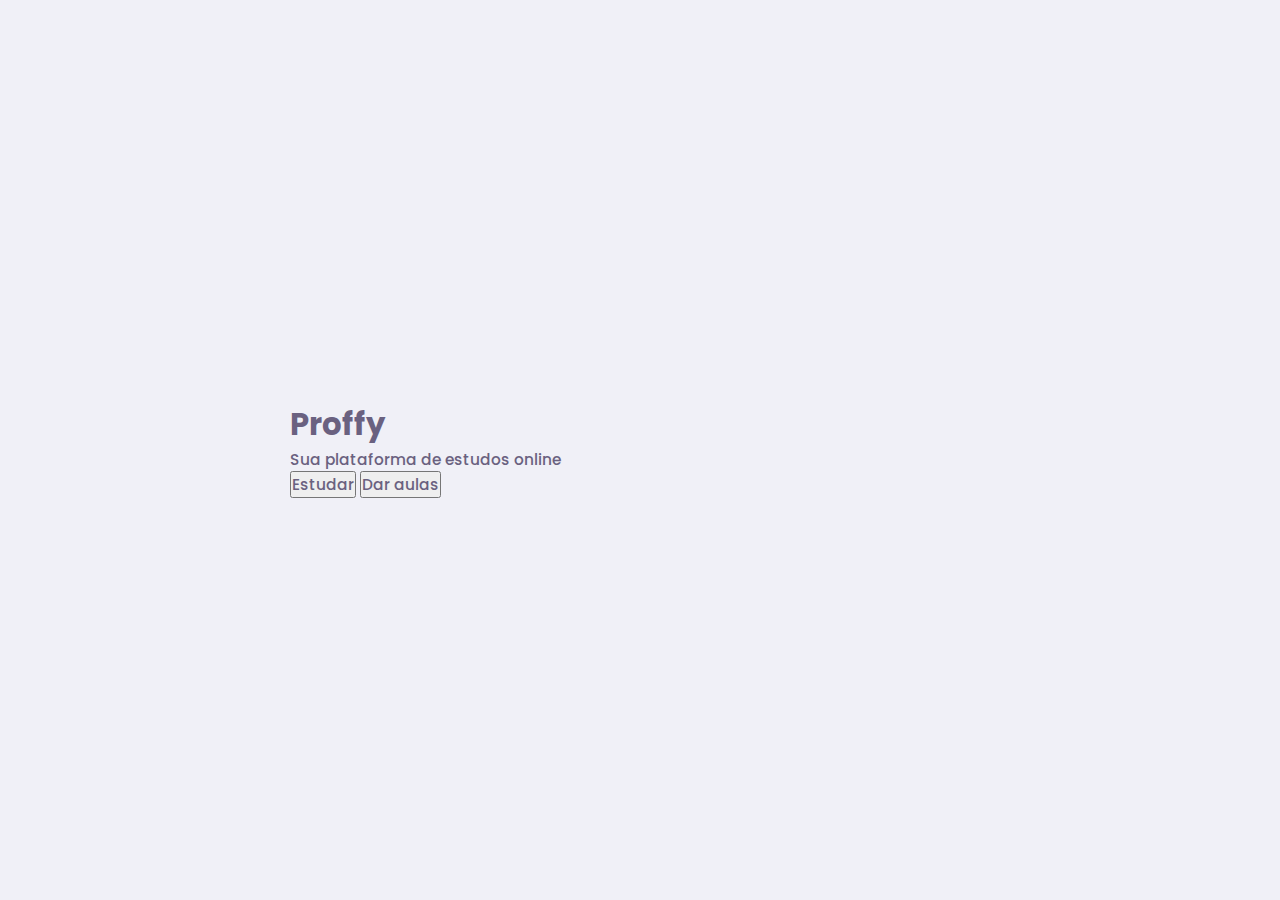
==== index.html @ 0f3938d4 "Primeiro Commit" ====
<!DOCTYPE html>
<html lang="pt_br"> <!--lang é um atributo que define a linguagem do html--> 
<head>
    <meta charset="UTF-8"> <!-- tag meta-->
    <meta name="viewport" content="width=device-width, initial-scale=1.0">
    <title>Proffy | Plataforma de estudos online</title>

    <link rel="stylesheet" href="/style.css">
    <link href="https://fonts.googleapis.com/css2?family=Archivo:wght@400;700&amp;family=Poppins:wght@400;600&amp;display=swap" rel="stylesheet">
</head>
<body>

    <div id="container">
        <h1>Proffy</h1>
        <p>Sua plataforma de estudos online</p>  
        <button>Estudar</button>
        <button>Dar aulas</button>
    </div>

</body>
</html>
---- style.css ----
*{
    margin: 0;
    padding: 0;
    box-sizing: border-box;

}

:root {
    --color-background: #F0F0F7;
    --color-primary-lighter: #9871F5;
    --color-primary-light: #916BEA;
    --color-primary: #8257E5;
    --color-primary-dark: #774DD6;
    --color-primary-darker: #6842c2;
    --color-secondary: #04D361;
    --color-secondary-dark: #04BF58;
    --color-title-in-primary: #FFFFFF;
    --color-text-in-primary: #D4C2FF;
    --color-text-title: #32264D;
    --color-text-complement: #9C98A6;
    --color-text-base: #6A6180;
    --color-line-in-white: #E6E6F0;
    --color-input-background: #F8F8FC;
    --color-button-text: #FFFFFF;
    --color-box-base: #FFFFFF;
    --color-box-footer: #FAFAFC;
    --color-small-info: #C1BCCC;
    font-size: 60%; /* controle das medidas rem */
}

body{
    height: 100vh;
}

body{
    background-color: var(--color-background);
    display: flex;
    align-items: center;
    justify-content: center;
}

body,input,button,textarea{
    font: 500 1.6rem Poppins;
    color: var(--color-text-base);
}

#container{
    width: 90vh;
    max-width: 700px; /* Esta informando que após passar dos  700px para de ajustar */
    
}
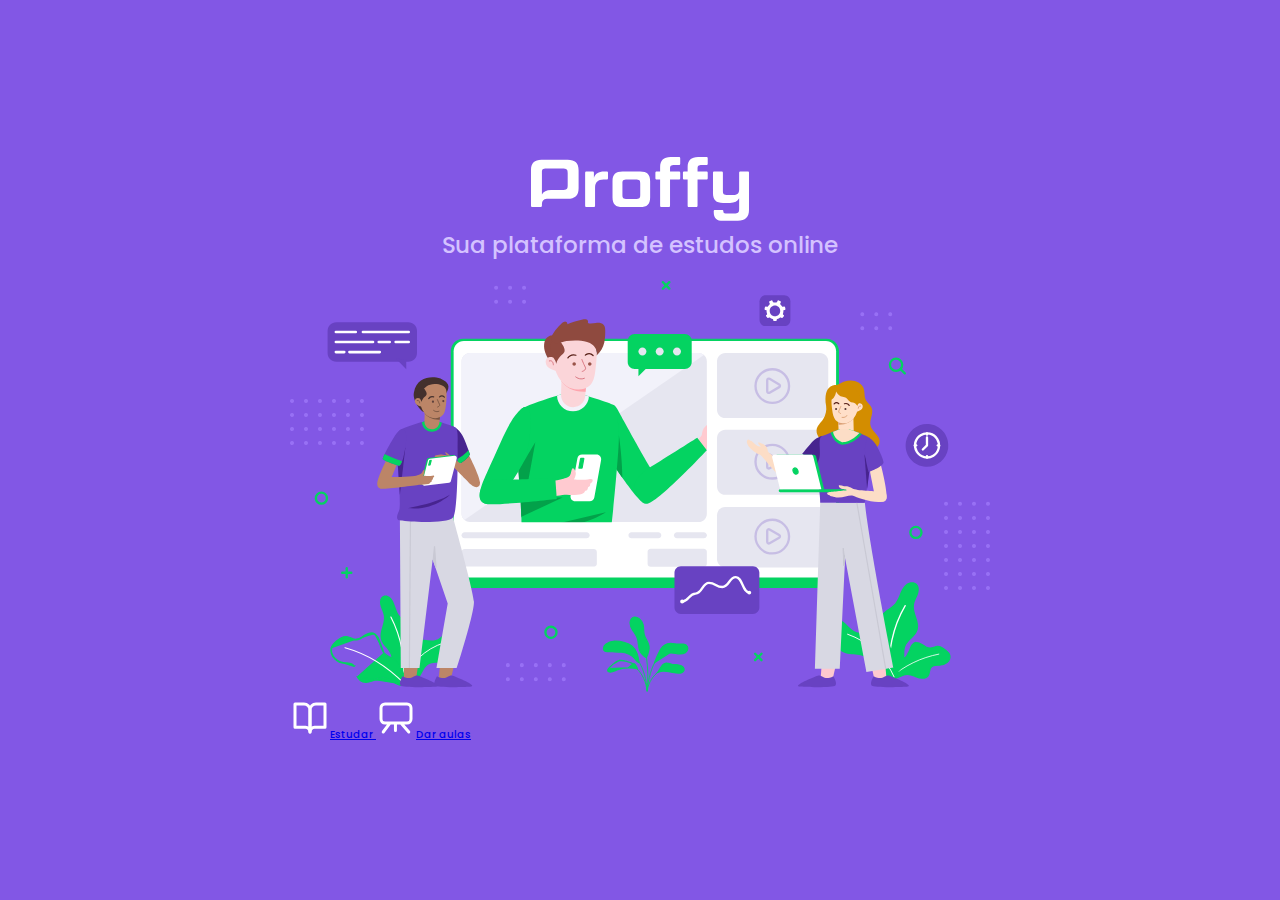
==== commit 55135c4d: "Adicionar imagens a landingpage" ====
--- a/index.html
+++ b/index.html
@@ -5,16 +5,33 @@
     <meta name="viewport" content="width=device-width, initial-scale=1.0">
     <title>Proffy | Plataforma de estudos online</title>
 
-    <link rel="stylesheet" href="/style.css">
+    <link rel="stylesheet" href="/styles/main.css">
+    <link rel="stylesheet" href="/styles/partials/page-landing.css">
+
+
     <link href="https://fonts.googleapis.com/css2?family=Archivo:wght@400;700&amp;family=Poppins:wght@400;600&amp;display=swap" rel="stylesheet">
 </head>
-<body>
+<body id="page-landing">
+    <div id="container">
+        <div class="logo-container">
+            <img src="/images/logo.svg" alt="Proffy">
+            <h2>Sua plataforma de estudos online</h2> 
+        </div>
+        
+        <img class="hero-image" src="/images/landing.svg" alt="Plataforma de Estudos">
 
-    <div id="container">
-        <h1>Proffy</h1>
-        <p>Sua plataforma de estudos online</p>  
-        <button>Estudar</button>
-        <button>Dar aulas</button>
+        <div class="buttons-container">
+            <a class="study" href="/study.html">
+                <img src="/images/icons/study.svg" alt="Estudar">Estudar
+            </a>
+            <a href="give-classes.html">
+                <img src="/images/icons/give-classes.svg" alt="Dar aulas">Dar aulas
+            </a>
+
+        </div>
+
+
+
     </div>
 
 </body>
--- a/styles/main.css
+++ b/styles/main.css
@@ -0,0 +1,51 @@
+*{
+    margin: 0;
+    padding: 0;
+    box-sizing: border-box;
+
+}
+
+:root {
+    --color-background: #F0F0F7;
+    --color-primary-lighter: #9871F5;
+    --color-primary-light: #916BEA;
+    --color-primary: #8257E5;
+    --color-primary-dark: #774DD6;
+    --color-primary-darker: #6842c2;
+    --color-secondary: #04D361;
+    --color-secondary-dark: #04BF58;
+    --color-title-in-primary: #FFFFFF;
+    --color-text-in-primary: #D4C2FF;
+    --color-text-title: #32264D;
+    --color-text-complement: #9C98A6;
+    --color-text-base: #6A6180;
+    --color-line-in-white: #E6E6F0;
+    --color-input-background: #F8F8FC;
+    --color-button-text: #FFFFFF;
+    --color-box-base: #FFFFFF;
+    --color-box-footer: #FAFAFC;
+    --color-small-info: #C1BCCC;
+    font-size: 60%; /* controle das medidas rem */
+}
+
+body{
+    height: 100vh;
+}
+
+body{
+    background-color: var(--color-background);
+    display: flex;
+    align-items: center;
+    justify-content: center;
+}
+
+body,input,button,textarea{
+    font: 500 1.6rem Poppins;
+    color: var(--color-text-base);
+}
+
+#container{
+    width: 90vh;
+    max-width: 700px; /* Esta informando que após passar dos  700px para de ajustar */
+    
+}--- a/styles/partials/page-landing.css
+++ b/styles/partials/page-landing.css
@@ -0,0 +1,31 @@
+:root {
+    font-size: 40%;
+}
+
+#page-landing {
+    background: var(--color-primary);
+}
+
+#page-landing #container {
+    color: var(--color-text-in-primary);
+}
+
+.logo-container img{
+    height: 10rem;
+}
+
+.logo-container{
+    text-align: center;
+    margin-bottom: 3.2rem;
+}
+
+.logo-container h2{
+    font-weight: 500;
+    font-size: 3.6rem;
+    line-height: 4.6rem;
+    margin-top: 0.8rem;
+}
+
+.hero-image{
+    width: 100%;    
+}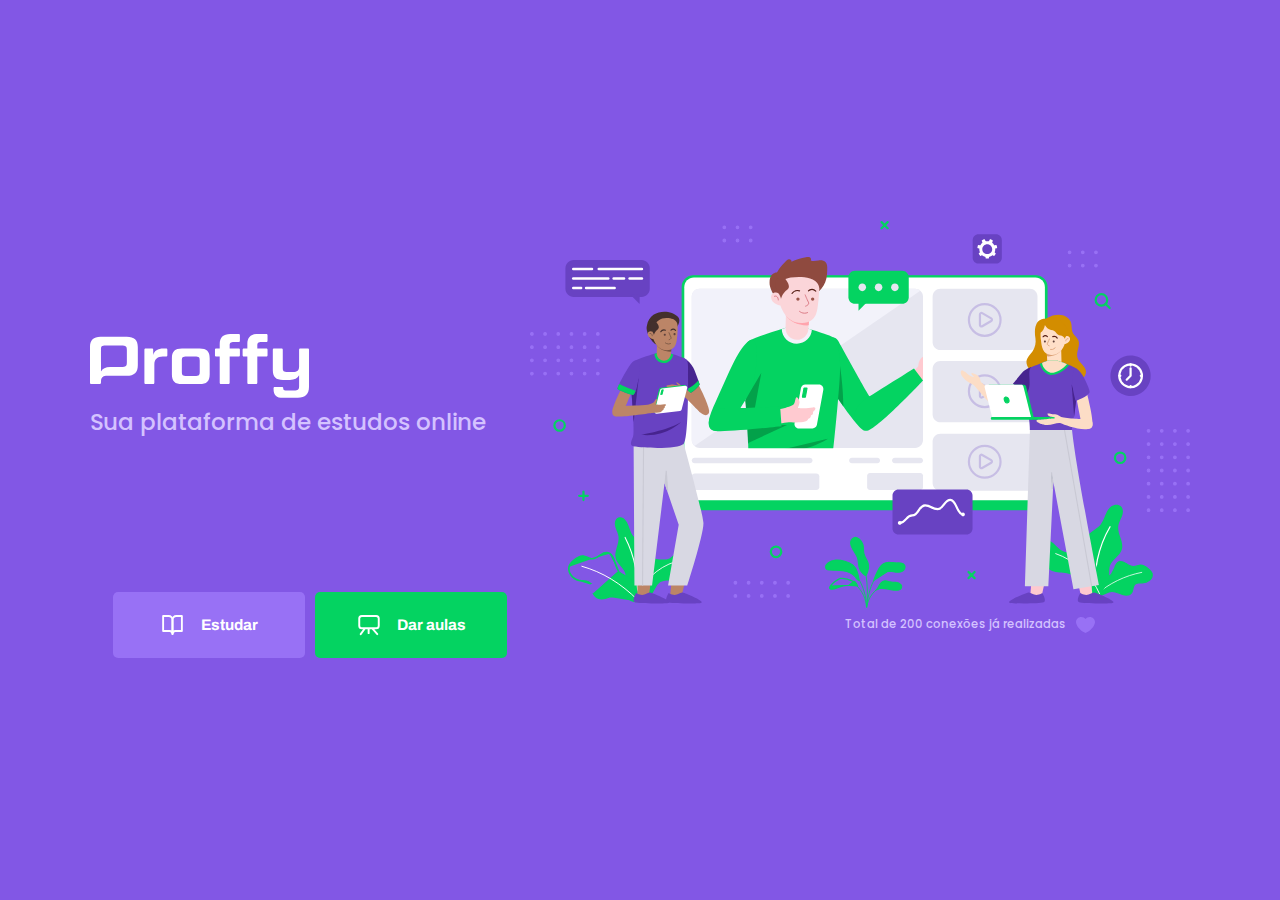
==== commit 600fec2c: "Tela inicial Responsiva" ====
--- a/index.html
+++ b/index.html
@@ -12,9 +12,11 @@
     <link href="https://fonts.googleapis.com/css2?family=Archivo:wght@400;700&amp;family=Poppins:wght@400;600&amp;display=swap" rel="stylesheet">
 </head>
 <body id="page-landing">
+
     <div id="container">
+        
         <div class="logo-container">
-            <img src="/images/logo.svg" alt="Proffy">
+            <img src="/images/logo.svg" alt="proffy">
             <h2>Sua plataforma de estudos online</h2> 
         </div>
         
@@ -24,15 +26,13 @@
             <a class="study" href="/study.html">
                 <img src="/images/icons/study.svg" alt="Estudar">Estudar
             </a>
-            <a href="give-classes.html">
+            <a class="give-classes" href="give-classes.html">
                 <img src="/images/icons/give-classes.svg" alt="Dar aulas">Dar aulas
             </a>
-
         </div>
-
-
-
+        <p class="total-connections">Total de 200 conexões já realizadas
+        <img src="/images/icons/purple-heart.svg" alt="Coração Roxo">    
+        </p>
     </div>
-
 </body>
 </html>--- a/styles/main.css
+++ b/styles/main.css
@@ -28,6 +28,7 @@
     font-size: 60%; /* controle das medidas rem */
 }
 
+html,
 body{
     height: 100vh;
 }
@@ -45,7 +46,44 @@
 }
 
 #container{
-    width: 90vh;
-    max-width: 700px; /* Esta informando que após passar dos  700px para de ajustar */
+    width: 90vw;
+    max-width: 700px; /* Esta informando que após passar dos  700px para de ajustar */  
+}
+
+@media(max-width:1100px){
+    .logo-container{
+        text-align: center;        
+        margin: 0;
+    }
+}
+
+@media(min-width:1100px){ /*quando a tela for maior que 1100 px ele muda a max-width de 700px para 1100px*/
+    #page-landing #container{
+        max-width:1100px;
+        display: grid; /*esta usando um grid no container*/
+        grid-template-columns: 2fr 1fr 2fr; /*fracionado em 3 partes */
+        grid-template-rows: 350px 1fr;
+        grid-template-areas: /*definir o que estará em cada linha no grid*/
+        "proffy image image" 
+        "button button texting" 
+    }
+
+    /*Agora precisa avisar para o codigo é cada uma das coisas do grid-template-areas*/
     
+    .logo-container{
+        grid-area: proffy;
+        text-align: initial;
+        align-self: center;
+        margin: 0;
+    }
+
+    .hero-image{
+        grid-area: image;
+    }
+    .buttonns-container{
+        grid-area: button;
+    }
+    .total-connections{
+        grid-area:texting;
+    }
 }--- a/styles/partials/page-landing.css
+++ b/styles/partials/page-landing.css
@@ -15,7 +15,7 @@
 }
 
 .logo-container{
-    text-align: center;
+    /*text-align: center;*/
     margin-bottom: 3.2rem;
 }
 
@@ -28,4 +28,59 @@
 
 .hero-image{
     width: 100%;    
+}
+
+.buttons-container{
+    display: flex;
+    justify-content: center;
+    margin: 3.2rem 0;
+}
+
+.buttons-container a{
+    width: 30rem;
+    height: 10.4rem;
+    border-radius:0.8rem;
+    
+    font: 700 2.4rem Archivo;
+    display: flex;
+    align-items: center; /*centraliza no centro*/
+    justify-content: center; /*centraliza no centro*/
+    text-decoration: none; /*Remove o underline dos links*/
+    color: var(--color-button-text);
+    transition: background 0.2; /*sempre que mudar o background vai demorar em 0.2 seg*/
+}
+
+.buttons-container a img{
+    width: 4rem;
+    margin-right: 2.4rem;
+}
+
+.buttons-container a.study{
+    background: var(--color-primary-lighter);
+    margin-right: 1.6rem;
+}
+
+.buttons-container a.study:hover{ /*só quando passar o mouse*/
+    background: var(--color-primary-light);
+}
+
+.buttons-container a.give-classes{
+    background: var(--color-secondary);
+}
+
+.buttons-container a.give-classes:hover{ /*só quando passar o mouse*/
+    background: var(--color-secondary-dark);
+}
+
+.total-connections{
+    font-size: 1.8rem;
+    display: flex;
+    align-items: center;
+    justify-content: center;
+}
+
+.total-connections img{
+    height: 2.5rem;
+    margin-left: 1.5rem;
+
 }